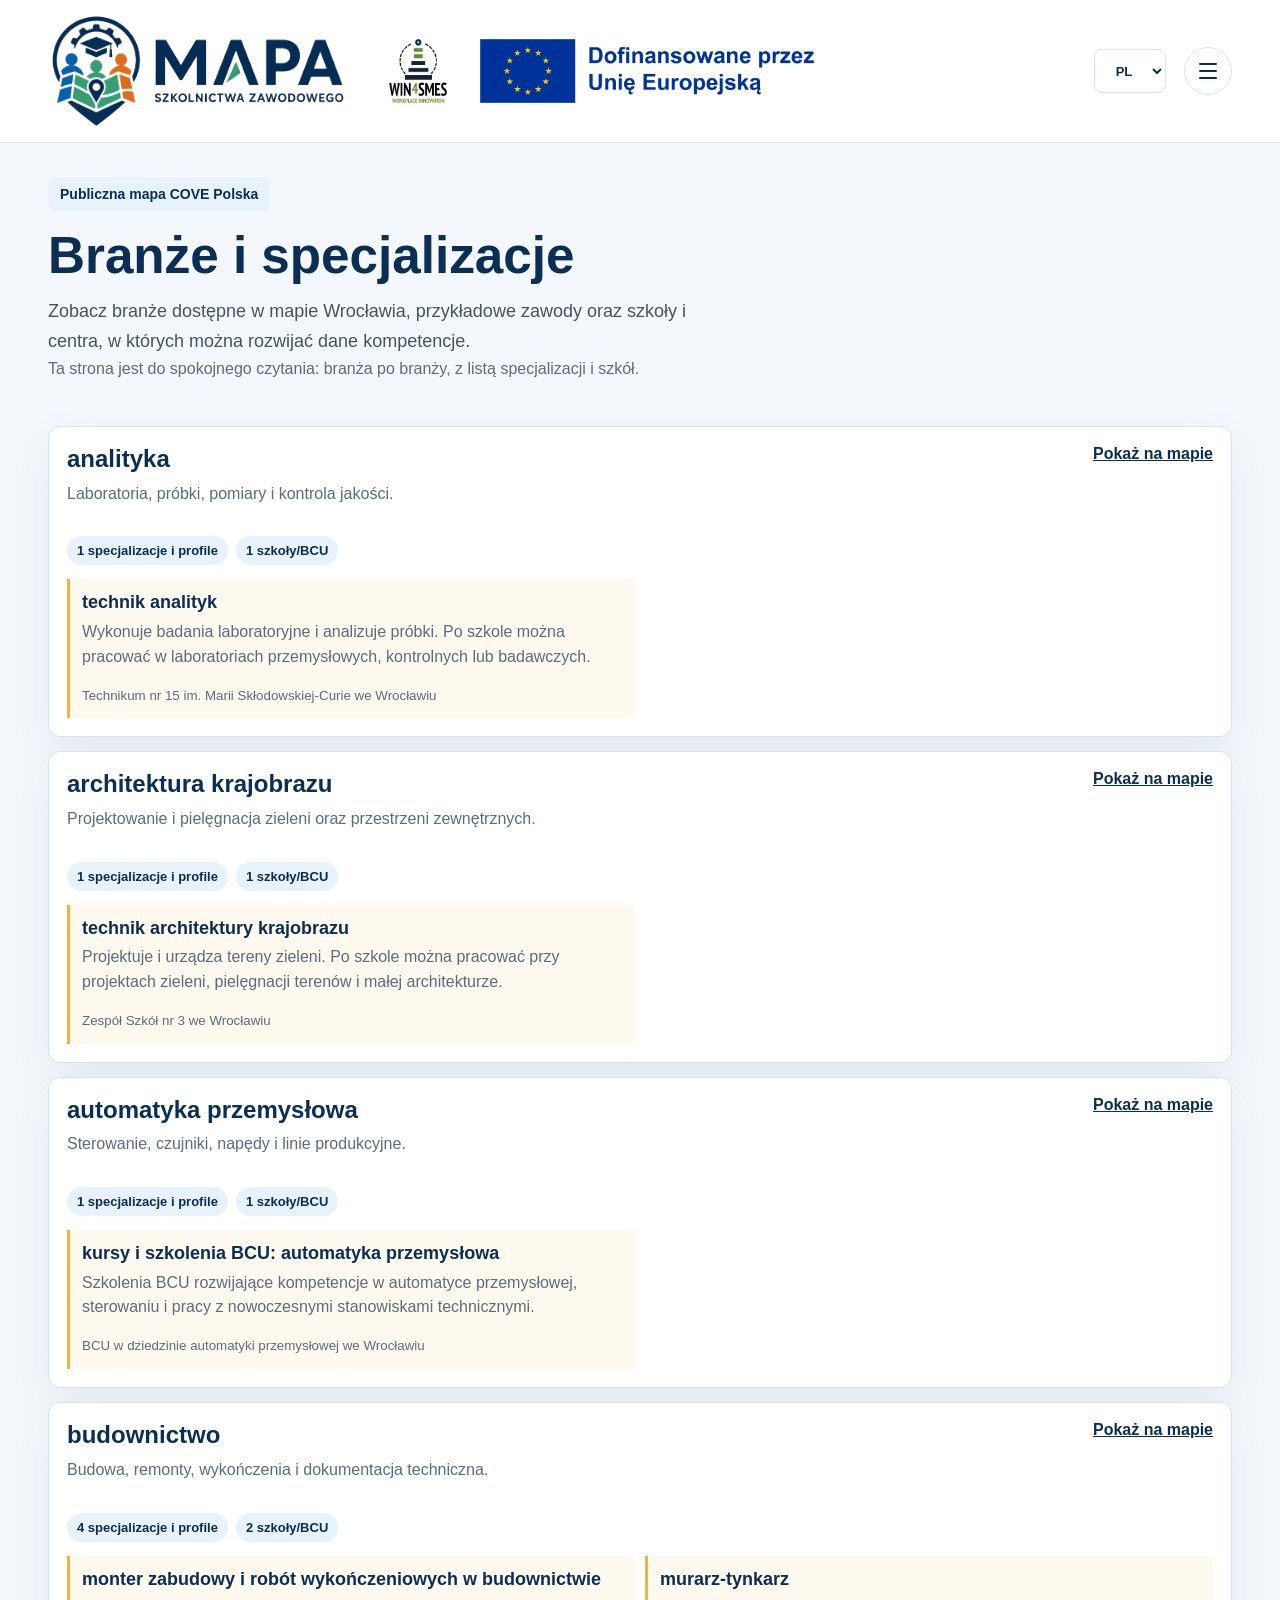
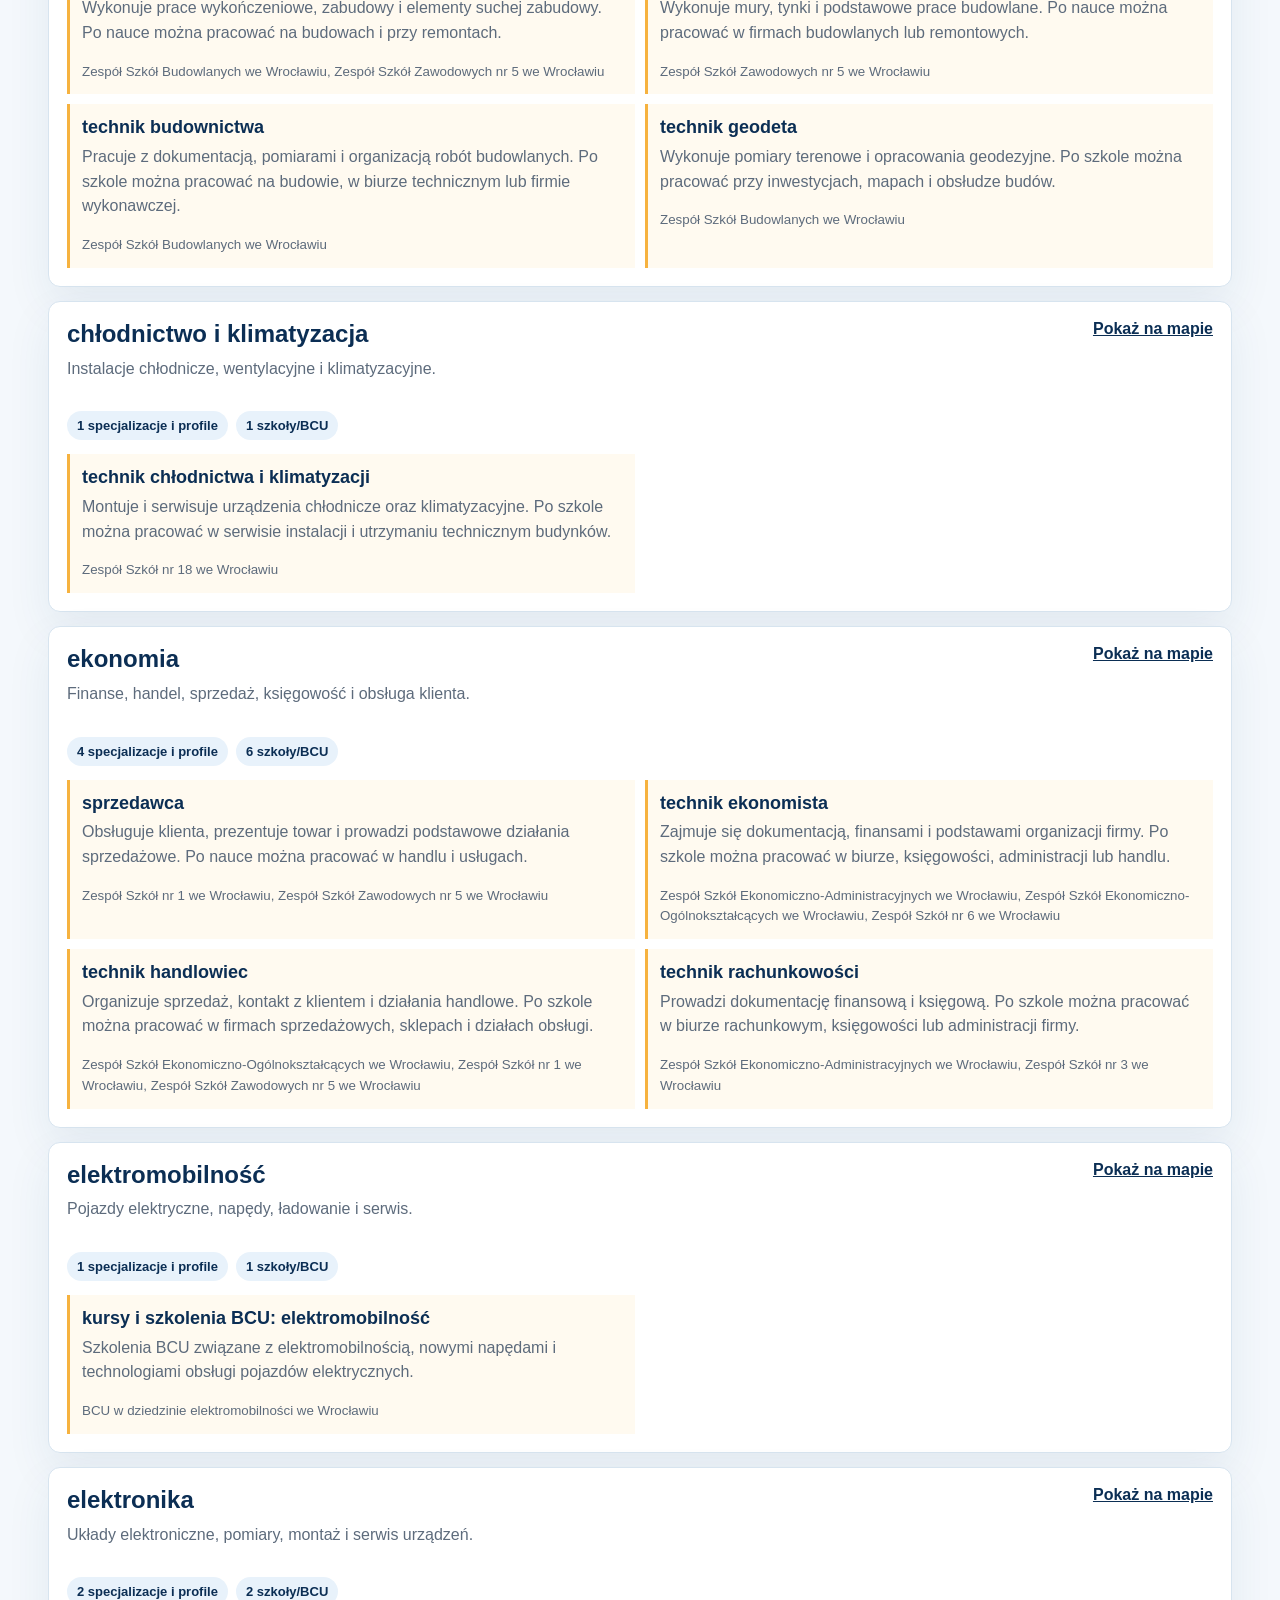
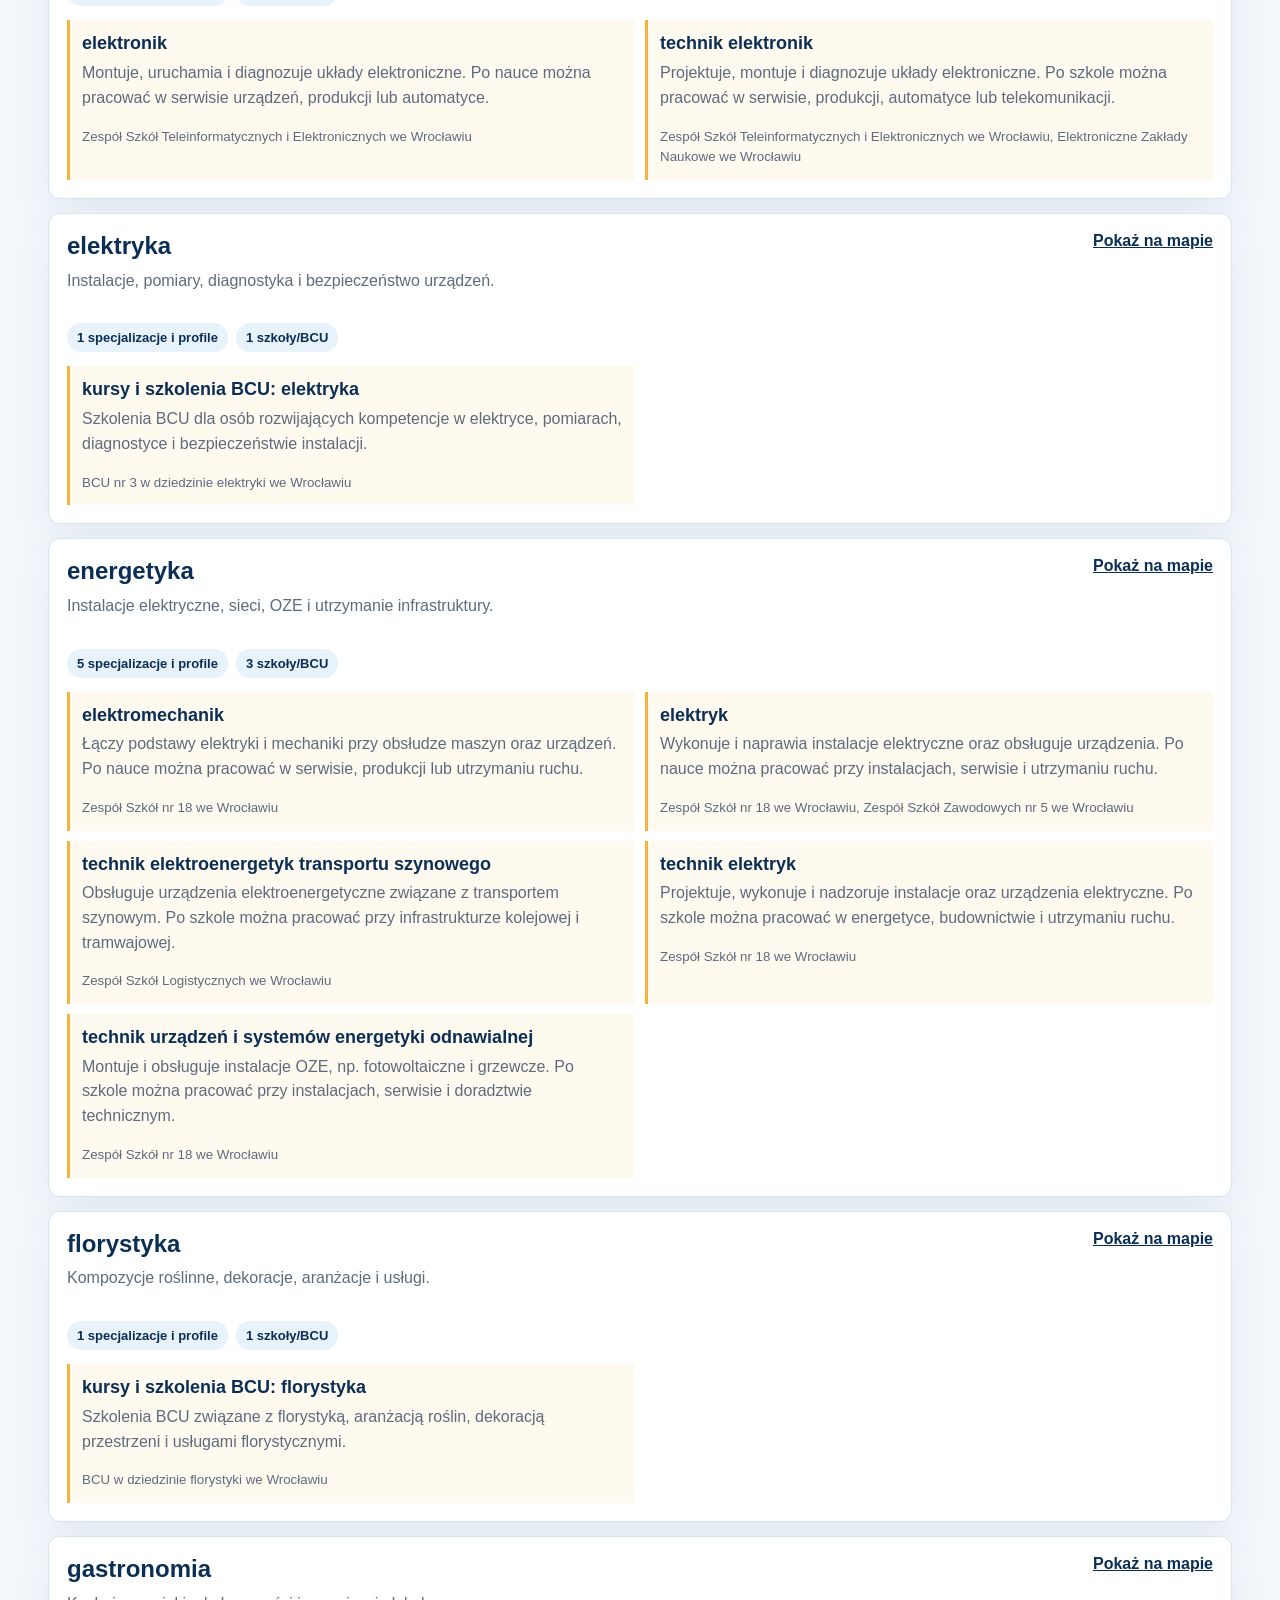
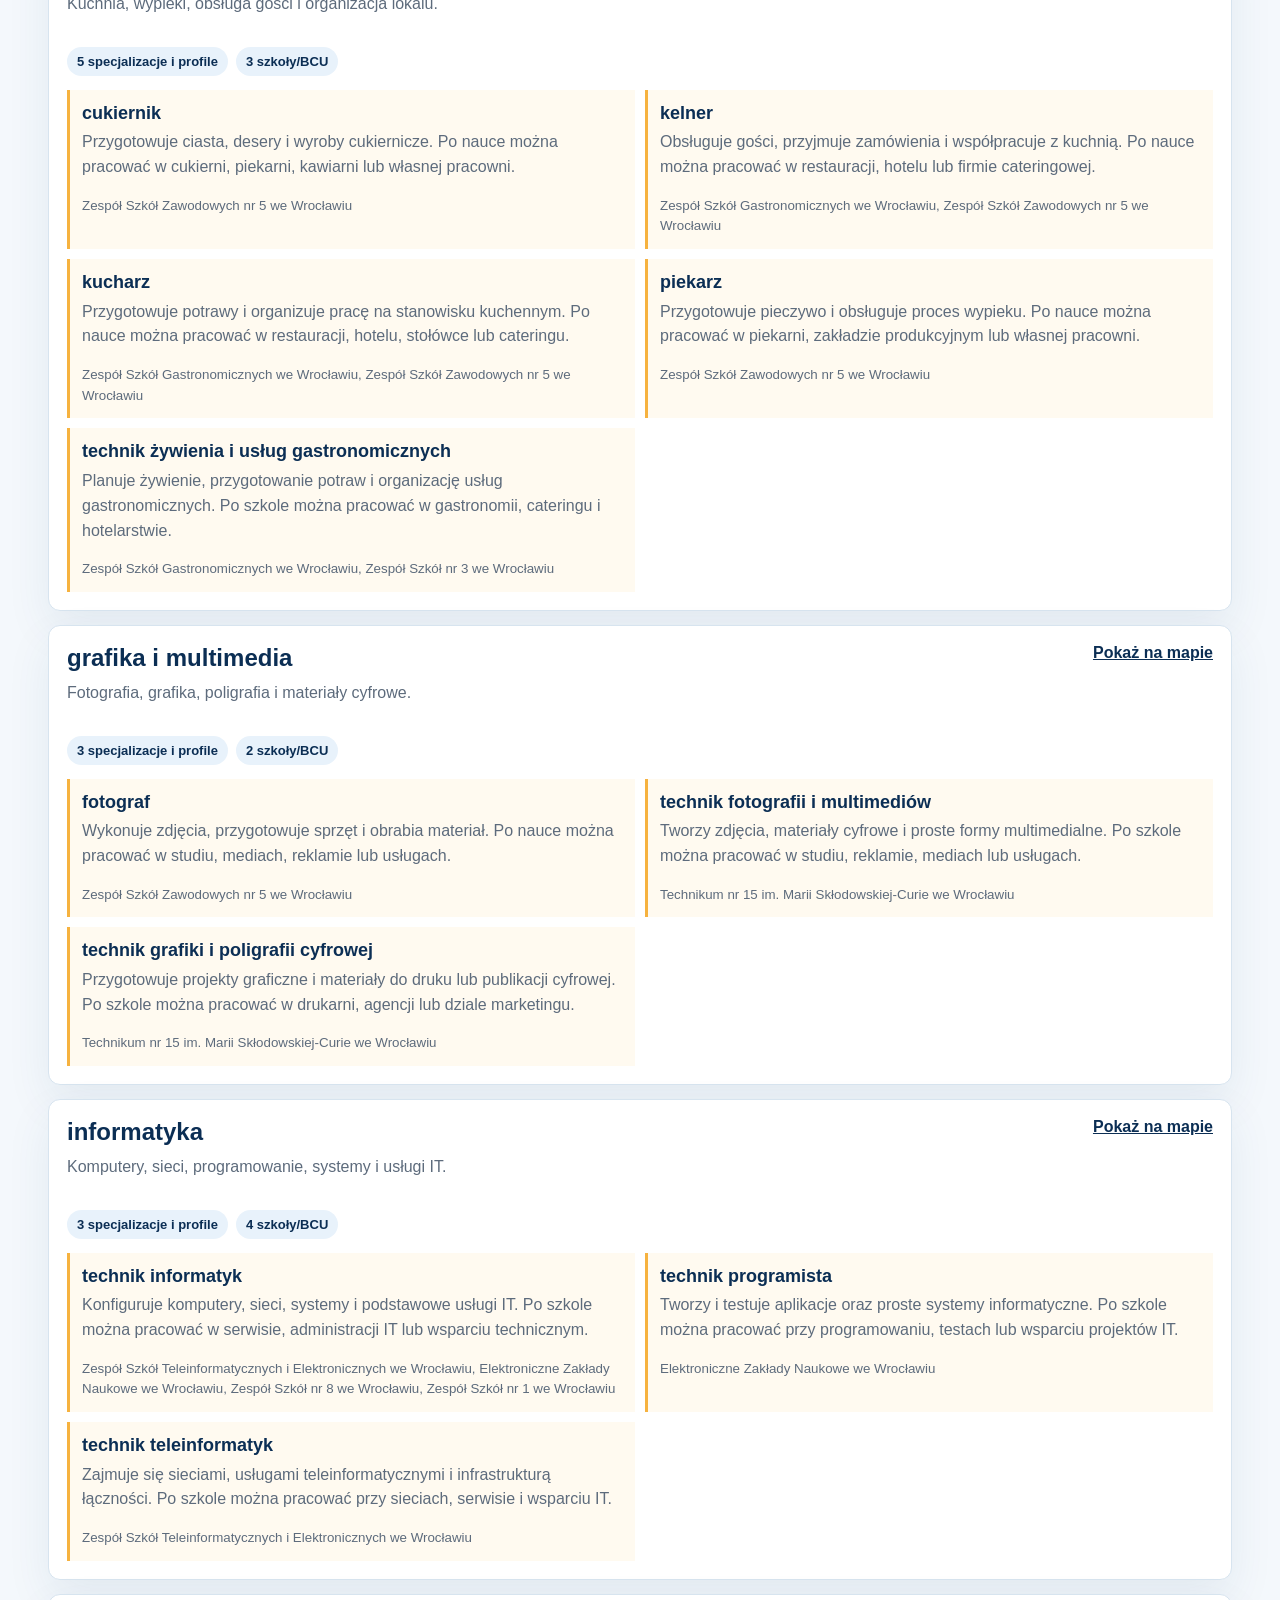
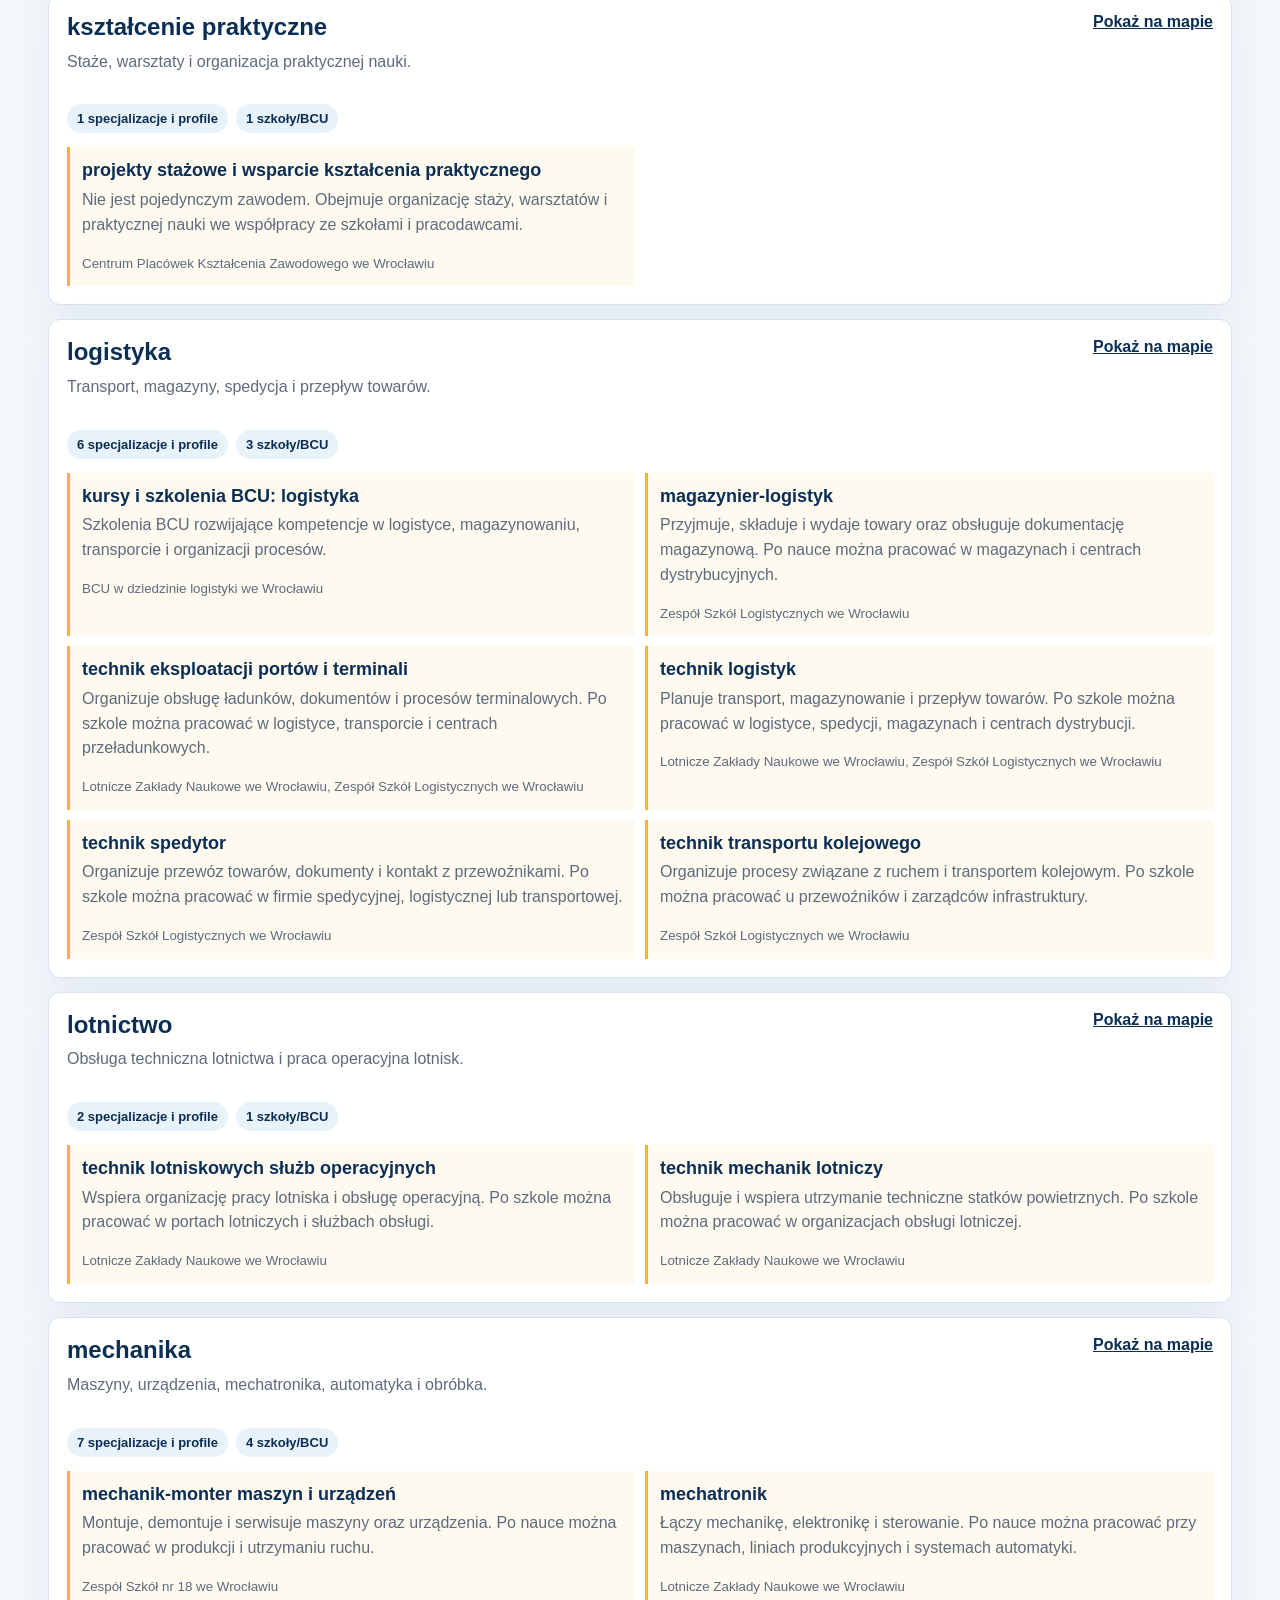
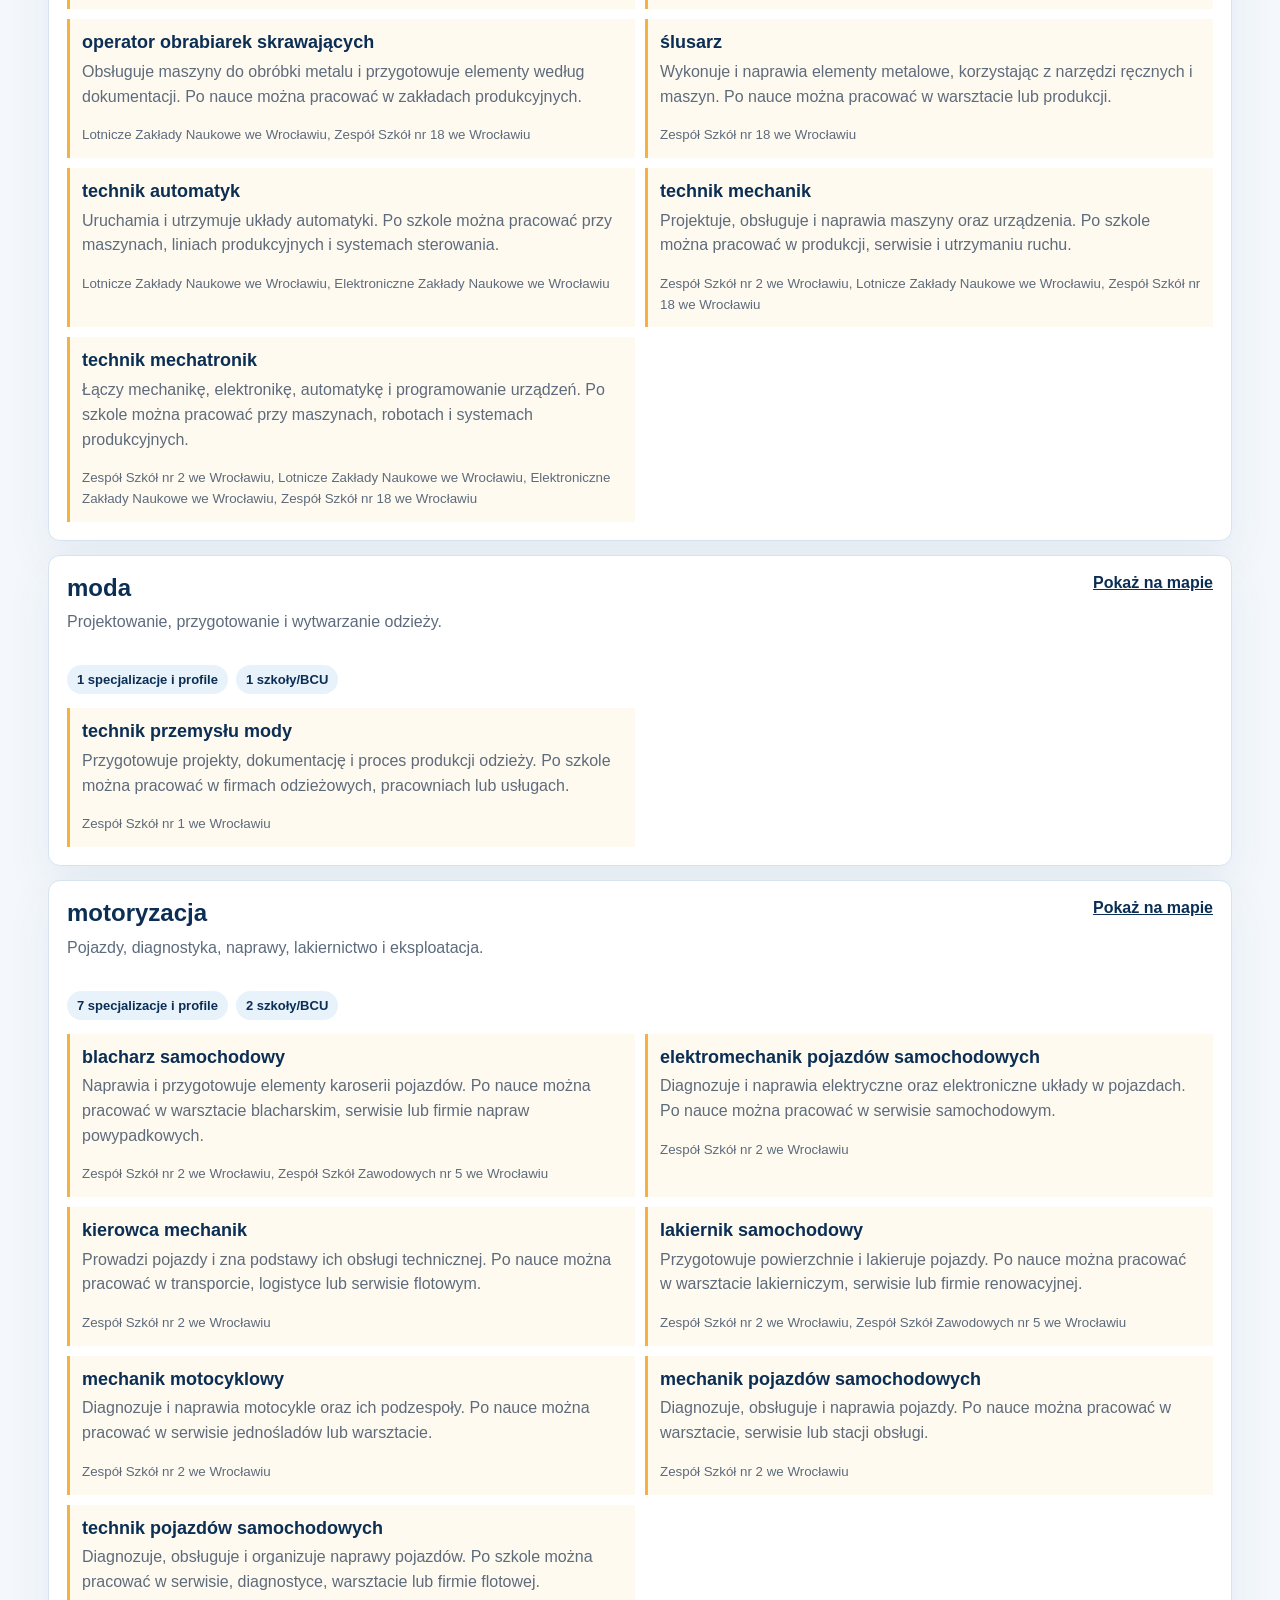
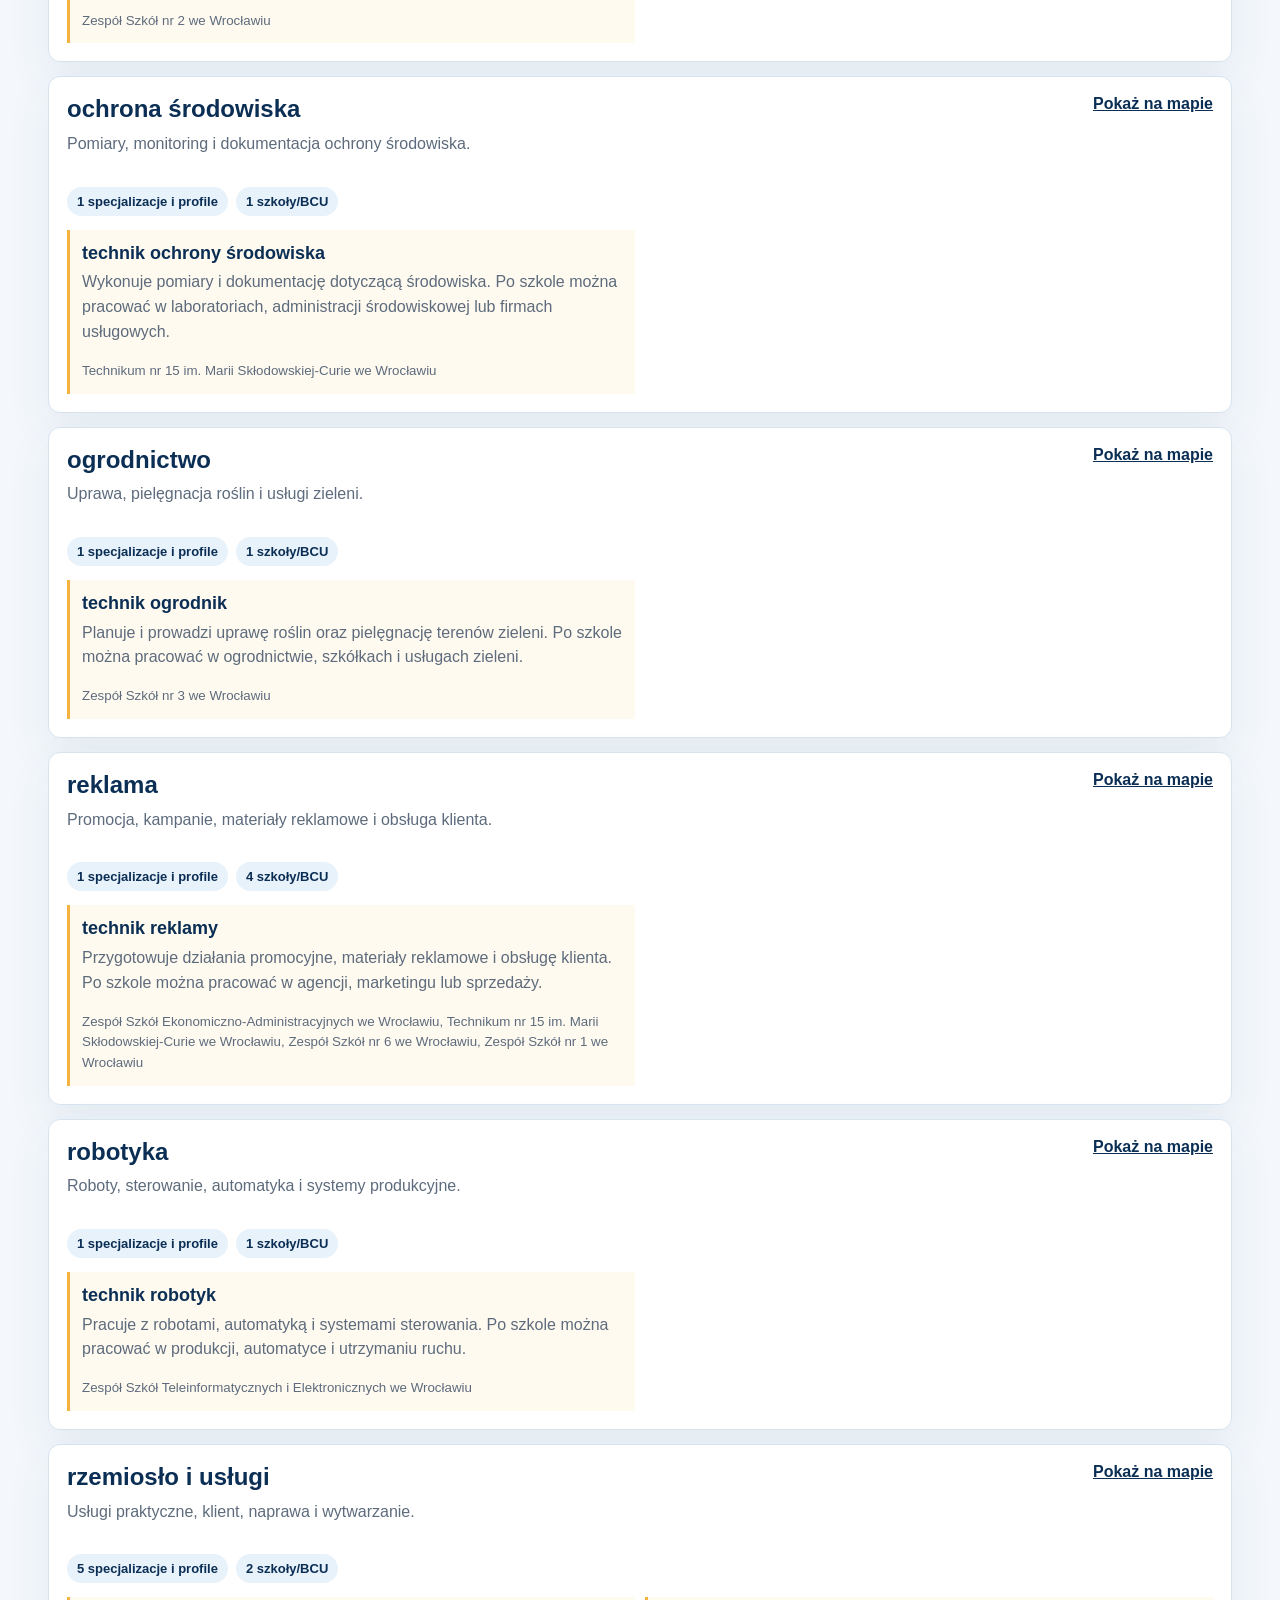
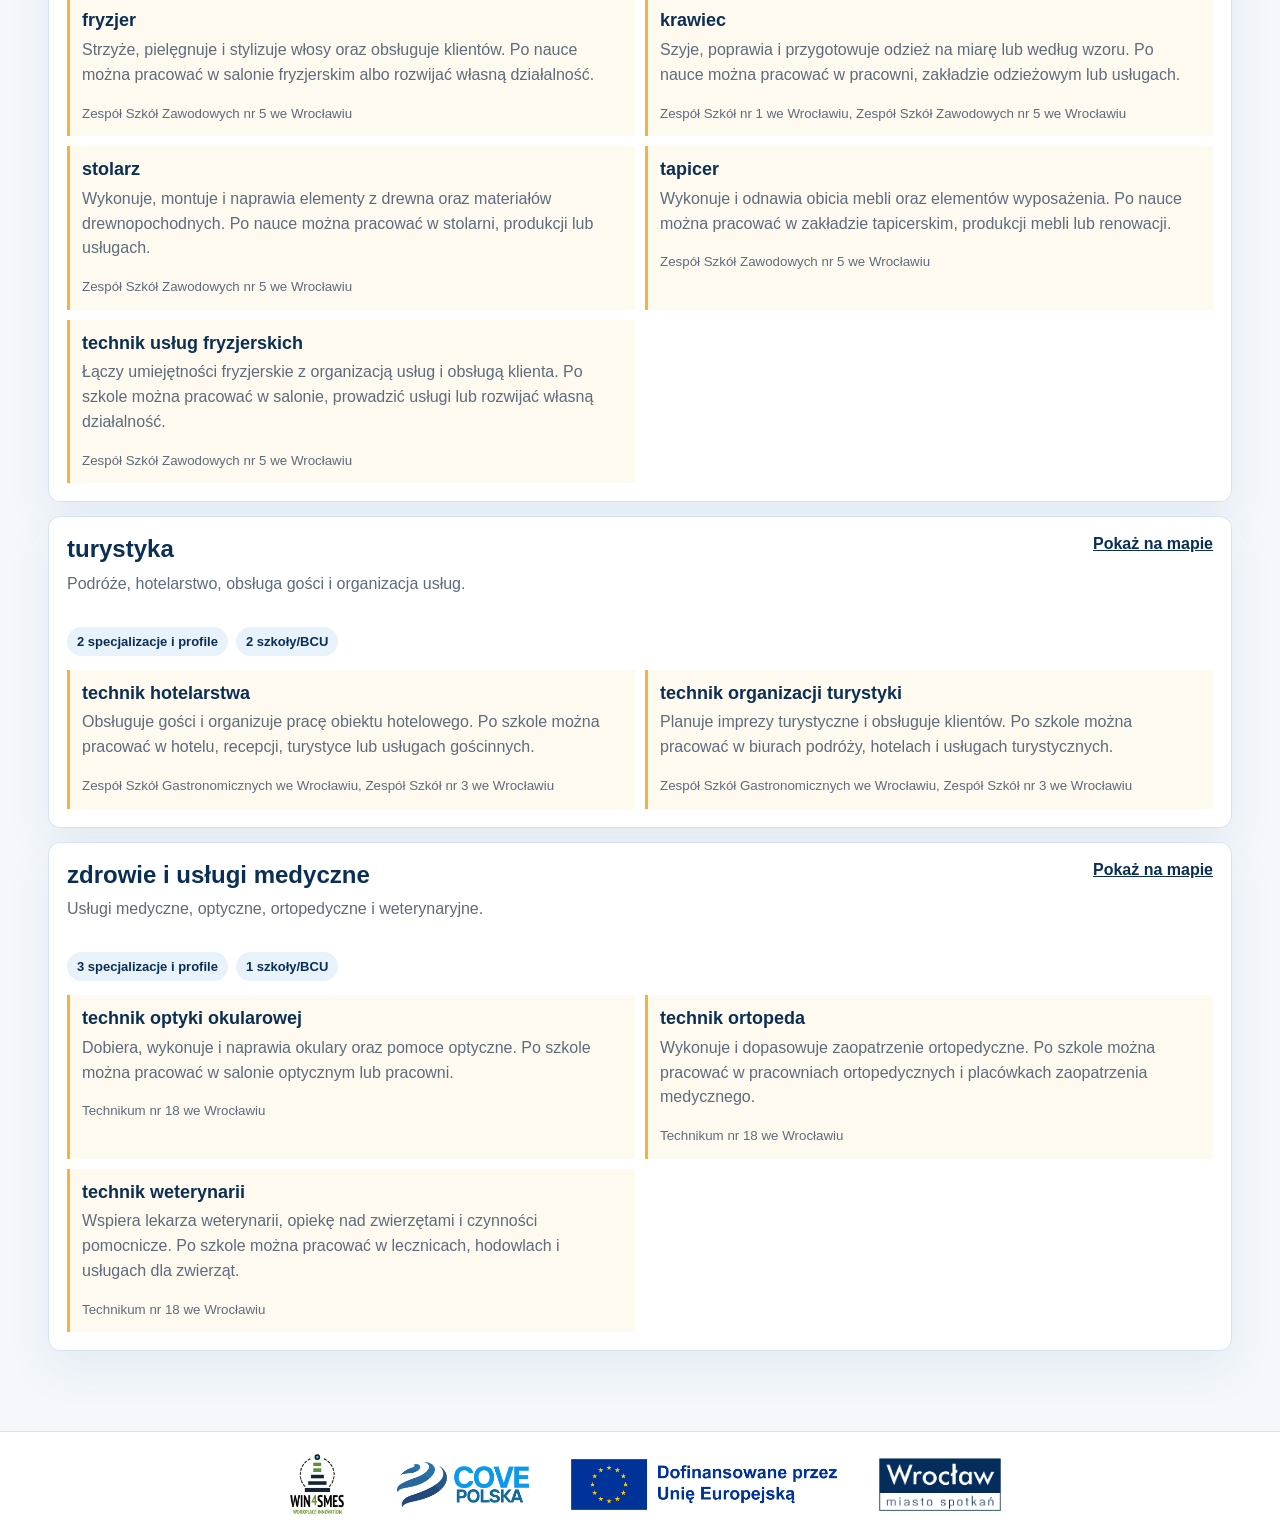
==== branze.html @ 19335ac6 "Add sector map content subpages" ====
<!doctype html>
<html lang="pl">
  <head>
    <meta charset="utf-8">
    <meta name="viewport" content="width=device-width, initial-scale=1">
    <title>Branże i specjalizacje - Mapa szkolnictwa sektorowego we Wrocławiu</title>
    <meta name="description" content="Przegląd branż, specjalizacji, zawodów i szkół w mapie sektorowej Wrocławia.">
    <link rel="icon" href="assets/map-logo.png">
    <link rel="stylesheet" href="styles.css">
  </head>
  <body data-page="branches">
    <header class="site-header">
      <div class="header-brand-row">
        <a class="brand" href="./" aria-label="Mapa szkolnictwa sektorowego we Wrocławiu">
          <img src="assets/map-logo.png" alt="Mapa szkolnictwa zawodowego" class="brand-logo">
        </a>
        <div class="header-logos" aria-label="Projekt i finansowanie">
          <a class="logo-slot small" href="https://win4smes.eu/" target="_blank" rel="noopener" aria-label="WIN4SMEs">
            <img src="assets/win4smes-tight.png" alt="WIN4SMEs">
          </a>
          <a class="logo-slot wide" href="https://ec.europa.eu/regional_policy/information-sources/logo-download-center_en" target="_blank" rel="noopener" aria-label="Dofinansowane przez Unię Europejską">
            <img src="assets/eu-cofunded-pl-tight.png" alt="Dofinansowane przez Unię Europejską">
          </a>
        </div>
      </div>
      <label class="language-label">
        <span>Język strony</span>
        <select id="languageSelect" name="lang" autocomplete="off" aria-label="Język strony">
          <option value="pl">PL</option>
          <option value="en">EN</option>
          <option value="uk">UA</option>
          <option value="ru">RU</option>
          <option value="be">BE</option>
        </select>
      </label>
      <details class="menu-dropdown">
        <summary aria-label="Otwórz menu"><span></span><span></span><span></span></summary>
        <nav class="top-actions" aria-label="Główne linki">
          <a href="./">Mapa</a>
          <a href="./branze.html">Branże</a>
          <a href="./sciezki.html">Ścieżki</a>
          <a href="./szkoly.html">Szkoły</a>
        </nav>
      </details>
    </header>

    <main class="info-page">
      <section class="info-hero">
        <p class="service-label">Publiczna mapa COVE Polska</p>
        <h1 id="page-title">Branże i specjalizacje</h1>
        <p class="lead" id="page-lead">Przegląd branż pokazuje, jakie profile i zawody są dostępne w szkołach oraz BCU we Wrocławiu.</p>
        <p id="page-intro">Kliknięcie w branżę na mapie służy szybkiemu podglądowi. Ta strona jest do spokojnego czytania: branża po branży, z listą specjalizacji i szkół.</p>
      </section>
      <section class="info-list" id="page-content" aria-live="polite"></section>
    </main>

    <footer class="site-footer">
      <div class="footer-logos" aria-label="Logotypy partnerów i finansowania">
        <a class="logo-slot footer-logo" href="https://win4smes.eu/" target="_blank" rel="noopener" aria-label="WIN4SMEs">
          <img src="assets/win4smes-tight.png" alt="WIN4SMEs">
        </a>
        <a class="logo-slot footer-logo" href="https://covepolska.pl/" target="_blank" rel="noopener" aria-label="COVE Polska">
          <img src="assets/cove-polska-tight.png" alt="COVE Polska">
        </a>
        <a class="logo-slot footer-logo" href="https://ec.europa.eu/regional_policy/information-sources/logo-download-center_en" target="_blank" rel="noopener" aria-label="Dofinansowane przez Unię Europejską">
          <img src="assets/eu-cofunded-pl-tight.png" alt="Dofinansowane przez Unię Europejską">
        </a>
        <a class="logo-slot footer-logo" href="https://www.wroclaw.pl/" target="_blank" rel="noopener" aria-label="Wrocław Miasto Spotkań">
          <img src="assets/wroclaw-miasto-spotkan-tight.png" alt="Wrocław Miasto Spotkań">
        </a>
      </div>
    </footer>

    <script src="pages.js" type="module"></script>
  </body>
</html>
---- styles.css ----
:root {
  color-scheme: light;
  --navy: #0b2e54;
  --navy-2: #164671;
  --sky: #e8f2fb;
  --sky-2: #f4f8fc;
  --line: #d7e4ef;
  --text: #1d2939;
  --muted: #5d6b7c;
  --amber: #f6b23f;
  --amber-soft: #fff1d7;
  --white: #ffffff;
  --shadow: 0 18px 45px rgba(28, 72, 112, 0.08);
}

* {
  box-sizing: border-box;
}

html {
  scroll-behavior: smooth;
}

body {
  margin: 0;
  background: var(--sky-2);
  color: var(--text);
  font-family: Arial, Helvetica, sans-serif;
}

a {
  color: inherit;
}

button,
input,
select {
  font: inherit;
}

button,
a,
input,
select {
  min-height: 44px;
}

:focus-visible {
  outline: 3px solid var(--amber);
  outline-offset: 3px;
}

.site-header {
  position: sticky;
  top: 0;
  z-index: 20;
  display: flex;
  align-items: center;
  justify-content: space-between;
  gap: 18px;
  padding: 12px clamp(16px, 5vw, 48px);
  border-bottom: 1px solid var(--line);
  background: rgba(255, 255, 255, 0.96);
  backdrop-filter: blur(12px);
}

.header-brand-row {
  display: flex;
  min-width: 0;
  flex: 1;
  align-items: center;
  gap: clamp(16px, 3vw, 30px);
}

.brand {
  display: block;
  flex: 0 1 300px;
  max-width: min(300px, 40vw);
}

.brand-logo {
  display: block;
  width: 100%;
  height: auto;
}

.header-logos {
  display: flex;
  min-width: 0;
  align-items: center;
  gap: clamp(10px, 1.8vw, 22px);
  white-space: nowrap;
}

.language-label {
  display: flex;
  flex: 0 0 auto;
  align-items: center;
  color: var(--navy);
}

.language-label span {
  position: absolute;
  width: 1px;
  height: 1px;
  overflow: hidden;
  clip: rect(0 0 0 0);
  white-space: nowrap;
}

.language-label select {
  width: 72px;
  height: 44px;
  border: 1px solid var(--line);
  border-radius: 8px;
  background: var(--white);
  padding: 0 8px;
  color: var(--navy);
  font-size: 13px;
  font-weight: 800;
  cursor: pointer;
  text-align: center;
  text-align-last: center;
}

.logo-slot {
  display: flex;
  min-height: 0;
  align-items: center;
  justify-content: center;
  border: 0;
  border-radius: 0;
  background: transparent;
  padding: 0;
  text-decoration: none;
}

.logo-slot:hover,
.logo-slot:focus-visible {
  outline: 3px solid rgba(246, 178, 63, 0.58);
  outline-offset: 5px;
}

.logo-slot img {
  width: 100%;
  height: auto;
  max-height: 52px;
  object-fit: contain;
}

.logo-slot.small {
  width: 64px;
}

.logo-slot.wide {
  width: 260px;
}

.menu-dropdown {
  position: relative;
  flex: 0 0 auto;
}

.menu-dropdown summary {
  display: flex;
  width: 48px;
  height: 48px;
  cursor: pointer;
  list-style: none;
  align-items: center;
  justify-content: center;
  flex-direction: column;
  gap: 5px;
  border: 1px solid var(--line);
  border-radius: 999px;
  background: var(--white);
}

.menu-dropdown summary::-webkit-details-marker {
  display: none;
}

.menu-dropdown summary span {
  display: block;
  width: 18px;
  height: 2px;
  border-radius: 999px;
  background: var(--navy);
}

.top-actions {
  position: absolute;
  top: calc(100% + 10px);
  right: 0;
  display: grid;
  min-width: 190px;
  gap: 4px;
  border: 1px solid var(--line);
  border-radius: 12px;
  background: var(--white);
  padding: 8px;
  box-shadow: var(--shadow);
}

.top-actions a {
  display: flex;
  align-items: center;
  justify-content: flex-start;
  border: 0;
  border-radius: 8px;
  padding: 9px 12px;
  background: transparent;
  color: var(--navy);
  font-size: 14px;
  font-weight: 700;
  text-decoration: none;
}

.top-actions a:hover,
.top-actions a:focus-visible {
  background: var(--sky);
  outline: none;
}

@media (min-width: 1200px) {
  .site-header .logo-slot img {
    max-height: 64px;
  }

  .site-header .logo-slot.small {
    width: 80px;
  }

  .site-header .logo-slot.wide {
    width: 334px;
  }
}

main {
  width: min(100%, 1440px);
  margin: 0 auto;
  padding: 0 clamp(16px, 4vw, 48px) 48px;
}

.hero {
  display: grid;
  grid-template-columns: minmax(0, 1.05fr) minmax(320px, 0.75fr);
  gap: 32px;
  align-items: stretch;
  padding: 48px 0 28px;
}

.service-label {
  display: inline-flex;
  margin: 0 0 18px;
  border-radius: 8px;
  background: var(--sky);
  padding: 9px 12px;
  color: var(--navy);
  font-size: 14px;
  font-weight: 700;
}

h1,
h2,
h3,
p {
  margin-top: 0;
}

h1 {
  max-width: 820px;
  margin-bottom: 18px;
  color: var(--navy);
  font-size: clamp(36px, 5.5vw, 68px);
  line-height: 1.02;
  letter-spacing: 0;
}

.lead {
  max-width: 680px;
  margin-bottom: 0;
  color: #445366;
  font-size: 18px;
  line-height: 1.65;
}

.hero-panel {
  display: grid;
  grid-template-columns: repeat(2, minmax(0, 1fr));
  gap: 12px;
}

.stat {
  min-height: 104px;
  border: 1px solid var(--line);
  border-radius: 10px;
  background: var(--white);
  padding: 18px;
  box-shadow: var(--shadow);
}

.stat strong {
  display: block;
  color: var(--navy);
  font-size: 38px;
  line-height: 1;
}

.stat span {
  display: block;
  margin-top: 10px;
  color: var(--muted);
  font-size: 15px;
}

.explorer-shell,
.path-guide,
.map-panel,
.results-panel,
.school-section,
.sources-section {
  border: 1px solid var(--line);
  border-radius: 12px;
  background: var(--white);
  box-shadow: var(--shadow);
}

.explorer-shell,
.path-guide,
.school-section,
.sources-section {
  margin-top: 18px;
  padding: 22px;
}

.path-guide {
  display: grid;
  gap: 14px;
}

.path-guide-intro {
  display: grid;
  grid-template-columns: minmax(0, 1fr) auto;
  gap: 18px;
  align-items: center;
}

.path-guide-intro h2 {
  margin-bottom: 6px;
  color: var(--navy);
  font-size: 24px;
  line-height: 1.2;
}

.path-guide-intro p,
.dual-note p,
.path-disclaimer {
  margin-bottom: 0;
  color: var(--muted);
  font-size: 14px;
  line-height: 1.55;
}

.path-cta {
  display: inline-flex;
  align-items: center;
  justify-content: center;
  border: 1px solid var(--amber);
  border-radius: 8px;
  background: var(--amber);
  padding: 10px 14px;
  color: var(--navy);
  font-size: 14px;
  font-weight: 800;
  text-decoration: none;
  white-space: nowrap;
}

.dual-note {
  display: grid;
  gap: 5px;
  border-left: 4px solid var(--amber);
  border-radius: 10px;
  background: #fffaf0;
  padding: 12px 14px;
}

.dual-note strong {
  color: var(--navy);
  font-size: 15px;
  line-height: 1.35;
}

.pathway-grid {
  display: grid;
  grid-template-columns: repeat(5, minmax(0, 1fr));
  gap: 10px;
}

.pathway-card {
  display: grid;
  gap: 8px;
  align-content: start;
  border: 1px solid var(--line);
  border-radius: 10px;
  background: #f8fbff;
  padding: 14px;
}

.pathway-card.highlight {
  border-color: #f1c36d;
  background: #fff7e8;
}

.pathway-card span {
  justify-self: start;
  border-radius: 999px;
  background: var(--white);
  padding: 5px 8px;
  color: var(--navy);
  font-size: 12px;
  font-weight: 800;
}

.pathway-card h3 {
  margin: 0;
  color: var(--navy);
  font-size: 16px;
  line-height: 1.25;
}

.pathway-card p {
  margin: 0;
  color: var(--muted);
  font-size: 13px;
  line-height: 1.45;
}

.pathway-card a,
.path-disclaimer a {
  color: var(--navy);
  font-weight: 800;
}

.compact-hero {
  grid-template-columns: minmax(0, 1.2fr) minmax(380px, 0.8fr);
  padding: 26px 0 14px;
}

.compact-hero h1 {
  max-width: 760px;
  font-size: clamp(32px, 3.8vw, 50px);
}

.compact-hero .lead {
  max-width: 620px;
}

.explorer-shell {
  position: relative;
  display: flex;
  flex-direction: column;
}

.explorer-heading {
  flex-direction: row;
  align-items: flex-end;
  justify-content: space-between;
}

.explorer-grid {
  display: grid;
  grid-template-columns: 330px minmax(0, 1fr);
  gap: 14px;
  height: clamp(560px, calc(100dvh - 190px), 720px);
  min-height: 610px;
}

.explorer-grid > * {
  min-width: 0;
  min-height: 0;
}

.branch-browser,
.profile-browser,
.results-panel {
  height: 100%;
  min-height: 0;
  overflow: hidden;
  border: 1px solid var(--line);
  border-radius: 12px;
  background: #f8fbff;
}

.branch-browser,
.profile-browser {
  display: grid;
  grid-template-rows: auto minmax(0, 1fr);
}

.panel-title {
  display: flex;
  align-items: center;
  justify-content: space-between;
  gap: 12px;
  border-bottom: 1px solid var(--line);
  background: var(--white);
  padding: 14px 16px;
}

.panel-title h3 {
  margin: 0;
  color: var(--navy);
  font-size: 16px;
  line-height: 1.2;
}

.panel-title span {
  border-radius: 999px;
  background: var(--sky);
  padding: 5px 9px;
  color: var(--navy);
  font-size: 12px;
  font-weight: 800;
  white-space: nowrap;
}

.quick-strip {
  display: grid;
  grid-template-columns: auto minmax(0, 1fr);
  gap: 12px;
  align-items: center;
  margin: 14px 0;
  border: 1px solid var(--line);
  border-radius: 10px;
  background: #fbfdff;
  padding: 10px 12px;
}

.quick-strip h3 {
  margin: 0;
  color: var(--navy);
  font-size: 14px;
}

.branch-accordion {
  display: grid;
  align-content: start;
  gap: 8px;
  min-height: 0;
  overflow: auto;
  padding: 10px;
}

.branch-item {
  overflow: hidden;
  min-height: 78px;
  border: 1px solid var(--line);
  border-radius: 10px;
  background: var(--white);
  transition: border-color 180ms ease, box-shadow 180ms ease, background 180ms ease;
}

.branch-item.is-open {
  border-color: var(--navy);
  background: var(--sky);
  box-shadow: 0 10px 24px rgba(11, 46, 84, 0.08);
}

.branch-toggle {
  display: grid;
  width: 100%;
  grid-template-columns: minmax(0, 1fr) auto;
  gap: 10px;
  align-items: center;
  border: 0;
  background: transparent;
  padding: 12px;
  color: var(--navy);
  text-align: left;
  cursor: pointer;
}

.branch-toggle:active {
  transform: translateY(1px);
}

.branch-copy {
  display: grid;
  min-width: 0;
}

.branch-copy strong {
  font-size: 14px;
  line-height: 1.2;
}

.branch-copy span {
  color: var(--muted);
  font-size: 12px;
  line-height: 1.35;
}

.branch-metrics {
  display: flex;
  flex-wrap: wrap;
  grid-column: 1 / -1;
  justify-content: flex-start;
  gap: 6px;
}

.branch-metrics span {
  border-radius: 999px;
  background: var(--white);
  padding: 5px 8px;
  color: var(--navy);
  font-size: 12px;
  font-weight: 800;
  white-space: nowrap;
}

.branch-metrics span:last-child {
  background: var(--amber-soft);
  color: #744704;
}

.branch-chevron {
  width: 9px;
  height: 9px;
  border-right: 2px solid var(--navy);
  border-bottom: 2px solid var(--navy);
  margin-top: 3px;
  transform: rotate(-45deg);
  transition: transform 220ms ease;
}

.branch-item.is-open .branch-chevron {
  transform: rotate(45deg);
}

.branch-detail {
  min-height: 0;
  overflow: auto;
  padding: 16px;
}

.profile-list {
  display: grid;
  grid-template-columns: repeat(2, minmax(0, 1fr));
  gap: 10px;
}

.profile-card {
  display: grid;
  gap: 12px;
  align-content: start;
  border: 1px solid var(--line);
  border-radius: 10px;
  background: var(--white);
  padding: 14px;
}

.profile-card-main {
  display: grid;
  gap: 7px;
}

.profile-types {
  display: flex;
  flex-wrap: wrap;
  gap: 6px;
}

.profile-card h3 {
  margin: 0;
  color: var(--navy);
  font-size: 16px;
  line-height: 1.25;
}

.profile-card p {
  margin: 0;
  color: var(--muted);
  font-size: 13px;
  line-height: 1.45;
}

.profile-offers {
  display: grid;
  gap: 7px;
}

.offer-row {
  display: grid;
  gap: 2px;
  border-left: 3px solid var(--amber);
  background: #fffaf0;
  padding: 8px 10px;
}

.offer-row span {
  color: var(--navy);
  font-size: 13px;
  font-weight: 800;
  line-height: 1.35;
}

.offer-row small {
  color: #6a5a44;
  font-size: 12px;
  line-height: 1.35;
}

.branch-detail-header {
  display: grid;
  grid-template-columns: minmax(0, 1fr) auto;
  gap: 12px;
  align-items: start;
  margin-bottom: 14px;
}

.branch-detail-header h3 {
  margin-bottom: 6px;
  color: var(--navy);
  font-size: 24px;
  line-height: 1.15;
}

.branch-detail-header p {
  max-width: 680px;
  margin-bottom: 0;
  color: var(--muted);
  font-size: 14px;
  line-height: 1.5;
}

.branch-summary {
  display: flex;
  flex-wrap: wrap;
  justify-content: flex-end;
  gap: 7px;
}

.section-heading {
  display: flex;
  flex-direction: column;
  gap: 6px;
  margin-bottom: 18px;
}

.section-heading.compact {
  margin-bottom: 14px;
}

.section-heading h2,
.results-header h2 {
  margin-bottom: 0;
  color: var(--navy);
  font-size: 24px;
  line-height: 1.2;
}

.section-heading p,
.results-header p {
  margin-bottom: 0;
  color: var(--muted);
  font-size: 15px;
  line-height: 1.55;
}

.filters {
  display: grid;
  grid-template-columns: minmax(260px, 1.4fr) repeat(3, minmax(160px, 1fr)) auto;
  gap: 12px;
  align-items: end;
}

.filters label {
  display: grid;
  min-width: 0;
  gap: 7px;
  color: var(--navy);
  font-size: 14px;
  font-weight: 700;
}

.filters input,
.filters select {
  width: 100%;
  min-width: 0;
  border: 1px solid #b7cadc;
  border-radius: 8px;
  background: var(--white);
  padding: 10px 12px;
  color: var(--text);
}

.filter-actions {
  display: flex;
  gap: 8px;
}

.primary-button,
.secondary-button {
  border-radius: 8px;
  padding: 10px 16px;
  font-weight: 800;
  cursor: pointer;
}

.primary-button {
  border: 1px solid var(--amber);
  background: var(--amber);
  color: var(--navy);
}

.secondary-button {
  border: 1px solid #b7cadc;
  background: var(--white);
  color: var(--navy);
}

.primary-button:active,
.secondary-button:active,
.top-actions a:active,
.chips button:active,
.profile-card button:active {
  transform: translateY(1px);
}

.chips {
  display: flex;
  flex-wrap: wrap;
  gap: 8px;
}

.chips button {
  border: 1px solid var(--line);
  border-radius: 999px;
  background: #f8fbff;
  padding: 8px 12px;
  color: var(--navy);
  font-size: 14px;
  font-weight: 800;
  cursor: pointer;
}

.chips span {
  margin-left: 6px;
  color: var(--muted);
  font-weight: 700;
}

.map-panel,
.school-section,
.sources-section {
  padding: 22px;
}

.area-list {
  display: grid;
  gap: 10px;
}

.area-button {
  display: flex;
  width: 100%;
  align-items: center;
  justify-content: space-between;
  gap: 12px;
  border: 1px solid var(--line);
  border-radius: 10px;
  background: #f8fbff;
  padding: 12px;
  color: var(--navy);
  font-weight: 800;
  text-align: left;
  cursor: pointer;
}

.area-button small {
  color: var(--muted);
  font-weight: 700;
}

.results-panel {
  display: grid;
  grid-template-rows: auto auto minmax(0, 1fr);
  box-shadow: none;
  padding: 0;
}

.results-header {
  display: flex;
  align-items: flex-end;
  justify-content: space-between;
  gap: 18px;
  border-bottom: 1px solid var(--line);
  background: var(--white);
  margin-bottom: 0;
  padding: 14px 16px;
}

.cards,
.school-grid,
.source-grid {
  display: grid;
  gap: 14px;
}

.cards {
  grid-template-columns: 1fr;
  min-height: 0;
  overflow: auto;
  padding: 12px;
}

.program-card,
.school-card,
.source-card {
  border: 1px solid var(--line);
  border-radius: 12px;
  background: #f8fbff;
  padding: 18px;
}

.program-meta,
.school-meta {
  display: flex;
  flex-wrap: wrap;
  gap: 7px;
  margin-bottom: 12px;
}

.tag {
  display: inline-flex;
  align-items: center;
  border-radius: 7px;
  background: var(--white);
  padding: 5px 8px;
  color: var(--navy);
  font-size: 12px;
  font-weight: 800;
}

.tag.amber {
  background: var(--amber-soft);
  color: #744704;
}

.program-card h3,
.school-card h3,
.source-card h3 {
  margin-bottom: 8px;
  color: var(--navy);
  font-size: 19px;
  line-height: 1.25;
}

.program-card p,
.school-card p,
.source-card p {
  margin-bottom: 8px;
  color: var(--muted);
  font-size: 15px;
  line-height: 1.55;
}

.program-card a,
.school-card a,
.source-card a {
  color: var(--navy);
  font-weight: 800;
}

.school-grid {
  grid-template-columns: repeat(3, minmax(0, 1fr));
}

.source-grid {
  grid-template-columns: repeat(2, minmax(0, 1fr));
}

.empty-state {
  border: 1px dashed #b7cadc;
  border-radius: 12px;
  background: #f8fbff;
  padding: 28px;
  text-align: center;
}

.panel-empty,
.muted {
  color: var(--muted);
  font-size: 14px;
  line-height: 1.5;
}

.panel-empty {
  padding: 16px;
}

.support-drawers {
  display: grid;
  gap: 10px;
  margin-top: 14px;
}

.data-drawer {
  border: 1px solid var(--line);
  border-radius: 12px;
  background: #f8fbff;
}

.data-drawer summary {
  display: flex;
  min-height: 52px;
  align-items: center;
  justify-content: space-between;
  gap: 14px;
  padding: 12px 16px;
  color: var(--navy);
  font-weight: 800;
  cursor: pointer;
}

.data-drawer summary small {
  color: var(--muted);
  font-size: 12px;
  font-weight: 700;
}

.drawer-grid {
  display: grid;
  grid-template-columns: 320px minmax(0, 1fr);
  gap: 14px;
  border-top: 1px solid var(--line);
  padding: 14px;
}

.data-drawer .sources-section {
  border-top: 1px solid var(--line);
  padding: 14px;
}

.data-drawer .map-panel,
.data-drawer .school-section,
.data-drawer .sources-section {
  border: 0;
  border-radius: 0;
  background: transparent;
  box-shadow: none;
}

.site-footer {
  border-top: 1px solid var(--line);
  background: var(--white);
  padding: 22px clamp(10px, 4vw, 48px);
}

.info-page {
  display: grid;
  gap: 18px;
}

.info-hero {
  padding: 34px 0 10px;
}

.info-hero h1 {
  max-width: 900px;
  margin-bottom: 14px;
  color: var(--navy);
  font-size: clamp(32px, 4vw, 54px);
  line-height: 1.05;
}

.info-hero > p:not(.service-label):not(.lead) {
  max-width: 850px;
  color: var(--muted);
  font-size: 16px;
  line-height: 1.6;
}

.info-list {
  display: grid;
  gap: 14px;
  padding-bottom: 32px;
}

.info-card {
  border: 1px solid var(--line);
  border-radius: 12px;
  background: var(--white);
  padding: 18px;
  box-shadow: var(--shadow);
}

.info-card-heading,
.school-card-top {
  display: flex;
  align-items: flex-start;
  justify-content: space-between;
  gap: 14px;
}

.info-card h2,
.school-area-section h2 {
  margin-bottom: 8px;
  color: var(--navy);
  font-size: 24px;
  line-height: 1.2;
}

.info-card h3 {
  margin-bottom: 6px;
  color: var(--navy);
  font-size: 18px;
  line-height: 1.25;
}

.info-card p,
.info-card dd,
.info-card small,
.source-note p {
  color: var(--muted);
  line-height: 1.55;
}

.info-card a,
.source-note a,
.text-link {
  color: var(--navy);
  font-weight: 800;
}

.info-metrics,
.source-links {
  display: flex;
  flex-wrap: wrap;
  gap: 8px;
  margin: 14px 0;
}

.info-metrics span,
.source-links a {
  border-radius: 999px;
  background: var(--sky);
  padding: 7px 10px;
  color: var(--navy);
  font-size: 13px;
  font-weight: 800;
  text-decoration: none;
}

.specialisation-list {
  display: grid;
  grid-template-columns: repeat(2, minmax(0, 1fr));
  gap: 10px;
}

.specialisation-list section {
  border-left: 3px solid var(--amber);
  background: #fffaf0;
  padding: 12px;
}

.pathway-detail-grid,
.school-directory {
  display: grid;
  grid-template-columns: repeat(2, minmax(0, 1fr));
  gap: 14px;
}

.pathway-detail-card {
  display: grid;
  gap: 12px;
  align-content: start;
}

.pathway-detail-card dl,
.school-directory-card dl {
  display: grid;
  gap: 6px;
  margin: 0;
}

.pathway-detail-card dt,
.school-directory-card dt {
  color: var(--navy);
  font-weight: 800;
}

.pathway-detail-card dd,
.school-directory-card dd {
  margin: 0 0 8px;
}

.source-note,
.school-area-section {
  border: 1px solid var(--line);
  border-radius: 12px;
  background: var(--white);
  padding: 18px;
}

.school-area-section {
  display: grid;
  gap: 12px;
}

.school-directory-card {
  display: grid;
  gap: 10px;
}

.footer-logos {
  display: flex;
  flex-wrap: nowrap;
  justify-content: center;
  align-items: center;
  gap: clamp(14px, 4vw, 42px);
  width: min(100%, 1440px);
  margin: 0 auto;
}

.footer-logos .footer-logo {
  flex: 0 1 auto;
}

.footer-logos img {
  width: 100%;
  height: auto;
  max-height: 60px;
  object-fit: contain;
}

.footer-logos .footer-logo:nth-child(1) {
  width: 76px;
}

.footer-logos .footer-logo:nth-child(2) {
  width: 132px;
}

.footer-logos .footer-logo:nth-child(3) {
  width: 266px;
}

.footer-logos .footer-logo:nth-child(4) {
  width: 122px;
}

@media (max-width: 1100px) {
  .site-header {
    align-items: center;
    flex-direction: row;
    gap: 12px;
  }

  .header-brand-row {
    width: auto;
  }

  .header-logos {
    margin-left: 0;
  }

  .hero,
  .compact-hero,
  .explorer-grid,
  .drawer-grid {
    grid-template-columns: 1fr;
  }

  .pathway-grid {
    grid-template-columns: repeat(2, minmax(0, 1fr));
  }

  .explorer-grid {
    max-height: none;
  }

  .branch-accordion {
    display: flex;
    overflow-x: auto;
    overflow-y: hidden;
  }

  .branch-item {
    flex: 0 0 min(260px, 78vw);
  }

  .branch-browser {
    min-height: auto;
  }

  .branch-detail,
  .cards {
    max-height: 560px;
  }

  .filters {
    grid-template-columns: repeat(2, minmax(0, 1fr));
  }

  .filter-actions {
    grid-column: 1 / -1;
  }

  .school-grid {
    grid-template-columns: repeat(2, minmax(0, 1fr));
  }

  .specialisation-list,
  .pathway-detail-grid,
  .school-directory {
    grid-template-columns: 1fr;
  }
}

@media (max-width: 720px) {
  .site-header {
    min-height: 62px;
    padding: 8px 10px;
    gap: 8px;
  }

  .header-brand-row {
    flex-wrap: nowrap;
    gap: 10px;
  }

  .brand {
    flex: 0 1 auto;
    flex-basis: auto;
    max-width: clamp(116px, 35vw, 162px);
  }

  .header-logos {
    flex: 1 1 auto;
    width: auto;
    margin-left: 0;
    gap: clamp(7px, 2vw, 10px);
  }

  .logo-slot img {
    max-height: 25px;
  }

  .logo-slot.small {
    width: clamp(30px, 8vw, 42px);
  }

  .logo-slot.wide {
    width: clamp(92px, 27vw, 132px);
  }

  .language-label select {
    width: 58px;
    padding: 0 4px;
    font-size: 12px;
  }

  .menu-dropdown summary {
    width: 44px;
    height: 44px;
  }

  .top-actions {
    right: -2px;
    width: auto;
  }

  main {
    padding-inline: 14px;
  }

  .hero {
    padding-top: 24px;
  }

  h1 {
    font-size: 28px;
    line-height: 1.08;
  }

  .lead {
    font-size: 16px;
    line-height: 1.55;
  }

  .hero-panel,
  .cards,
  .profile-list,
  .school-grid,
  .source-grid {
    grid-template-columns: 1fr;
  }

  .footer-logos {
    gap: clamp(8px, 2.6vw, 14px);
  }

  .hero-panel {
    display: grid;
    grid-template-columns: repeat(4, minmax(0, 1fr));
    gap: 7px;
  }

  .stat {
    min-height: 72px;
    padding: 9px;
  }

  .stat strong {
    font-size: 22px;
  }

  .stat span {
    margin-top: 5px;
    font-size: 11px;
    line-height: 1.25;
  }

  .explorer-shell {
    padding: 16px;
  }

  .path-guide {
    padding: 16px;
  }

  .path-guide-intro,
  .path-guide {
    grid-template-columns: 1fr;
  }

  .pathway-grid {
    display: flex;
    overflow-x: auto;
    gap: 10px;
    padding-bottom: 2px;
  }

  .info-card-heading,
  .school-card-top {
    align-items: flex-start;
    flex-direction: column;
  }

  .pathway-card {
    flex: 0 0 min(270px, 82vw);
  }

  .path-cta {
    width: 100%;
  }

  .explorer-heading {
    align-items: flex-start;
    flex-direction: column;
    order: 1;
  }

  .quick-strip {
    grid-template-columns: 1fr;
    order: 4;
  }

  .filters {
    grid-template-columns: repeat(2, minmax(0, 1fr));
    gap: 10px;
    order: 3;
  }

  .explorer-grid {
    order: 2;
  }

  .support-drawers {
    order: 5;
  }

  .filters label:first-child {
    grid-column: 1 / -1;
  }

  .branch-detail {
    padding: 14px;
  }

  .branch-detail-header {
    grid-template-columns: 1fr;
  }

  .branch-summary {
    justify-content: flex-start;
  }

  .filter-actions {
    flex-direction: row;
  }

  .primary-button,
  .secondary-button {
    flex: 1 1 0;
    width: auto;
    padding-inline: 10px;
  }

  .map-panel,
  .school-section,
  .sources-section {
    padding: 14px;
  }

  .results-header {
    padding: 14px;
  }

  .cards {
    padding: 10px;
  }

  .footer-logos img {
    max-height: 34px;
  }

  .footer-logos .footer-logo:nth-child(1) {
    width: clamp(34px, 11vw, 48px);
  }

  .footer-logos .footer-logo:nth-child(2) {
    width: clamp(62px, 18vw, 86px);
  }

  .footer-logos .footer-logo:nth-child(3) {
    width: clamp(118px, 34vw, 154px);
  }

  .footer-logos .footer-logo:nth-child(4) {
    width: clamp(62px, 18vw, 84px);
  }
}

@media (prefers-reduced-motion: reduce) {
  html {
    scroll-behavior: auto;
  }

  .branch-item,
  .branch-chevron {
    transition: none;
  }
}
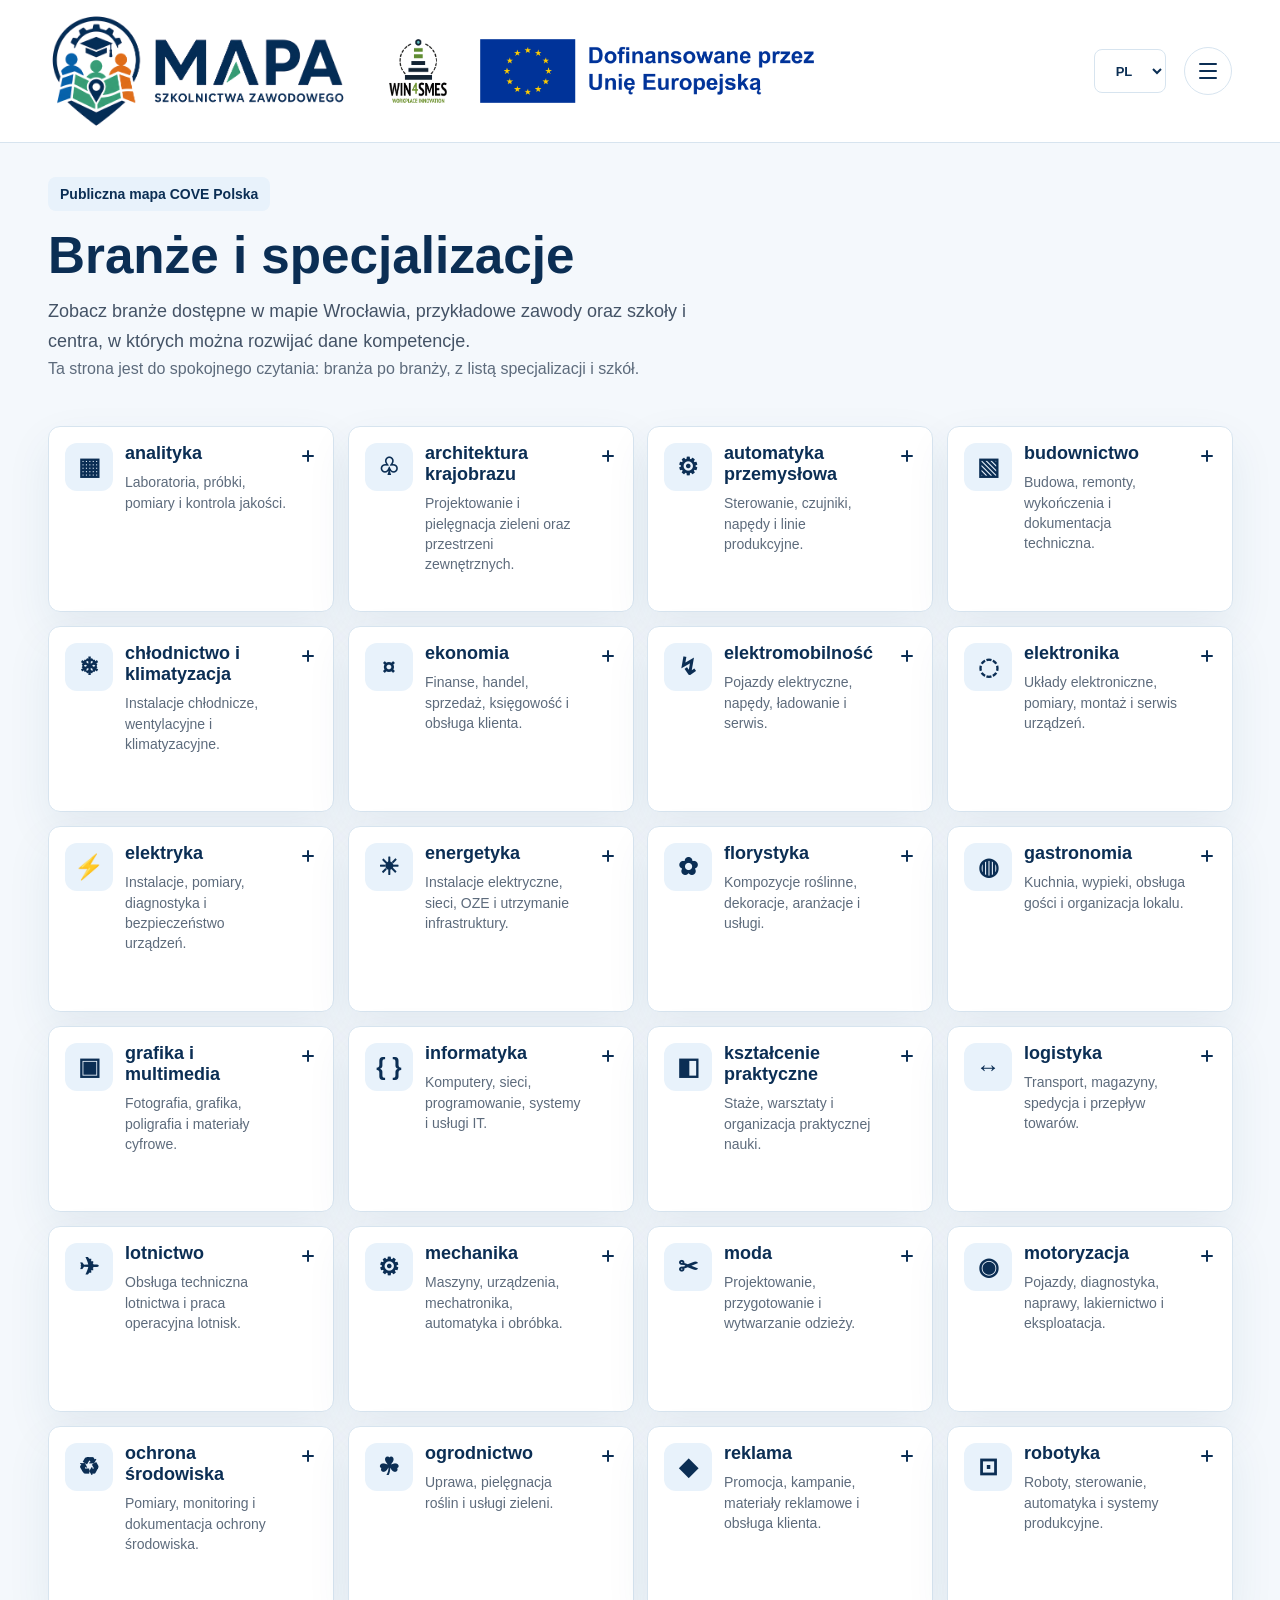
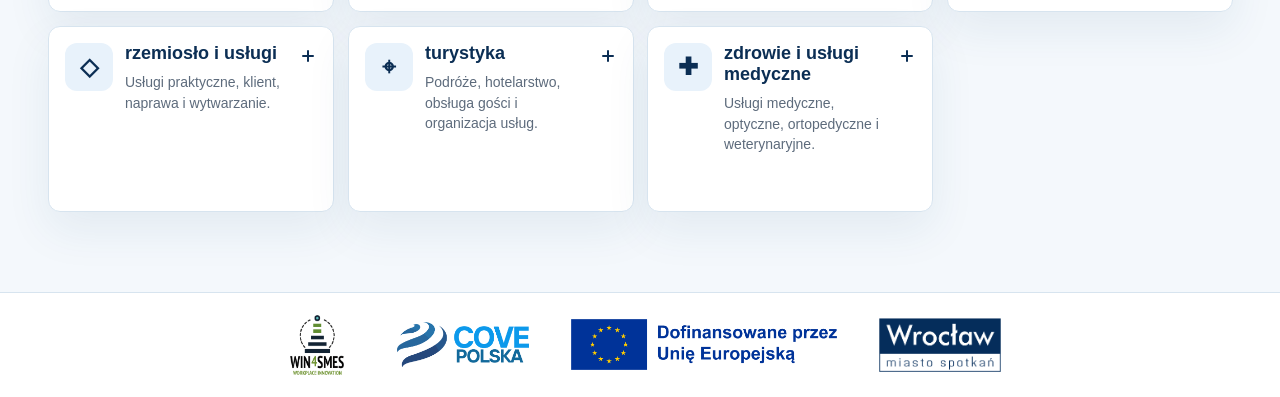
==== commit 1cf09cc3: "Add Wrocław Talent Explorer presentation tab New talent-explorer.html page with student journey, liv" ====
--- a/branze.html
+++ b/branze.html
@@ -40,6 +40,7 @@
           <a href="./branze.html">Branże</a>
           <a href="./sciezki.html">Ścieżki</a>
           <a href="./szkoly.html">Szkoły</a>
+          <a href="./talent-explorer.html">Talent Explorer</a>
         </nav>
       </details>
     </header>
--- a/styles.css
+++ b/styles.css
@@ -415,12 +415,14 @@
 
 .pathway-card span {
   justify-self: start;
+  max-width: 100%;
   border-radius: 999px;
   background: var(--white);
   padding: 5px 8px;
   color: var(--navy);
   font-size: 12px;
   font-weight: 800;
+  line-height: 1.25;
 }
 
 .pathway-card h3 {
@@ -936,12 +938,14 @@
 .tag {
   display: inline-flex;
   align-items: center;
+  max-width: 100%;
   border-radius: 7px;
   background: var(--white);
   padding: 5px 8px;
   color: var(--navy);
   font-size: 12px;
   font-weight: 800;
+  line-height: 1.25;
 }
 
 .tag.amber {
@@ -1089,6 +1093,13 @@
   padding-bottom: 32px;
 }
 
+.branch-tile-grid {
+  display: grid;
+  grid-template-columns: repeat(auto-fit, minmax(245px, 1fr));
+  gap: 14px;
+  align-items: start;
+}
+
 .info-card {
   border: 1px solid var(--line);
   border-radius: 12px;
@@ -1097,6 +1108,186 @@
   box-shadow: var(--shadow);
 }
 
+.branch-info-card {
+  padding: 0;
+  overflow: hidden;
+  scroll-margin-top: 120px;
+  transition:
+    box-shadow 0.42s cubic-bezier(0.25, 0.8, 0.25, 1),
+    border-color 0.42s cubic-bezier(0.25, 0.8, 0.25, 1),
+    transform 0.42s cubic-bezier(0.25, 0.8, 0.25, 1);
+  will-change: transform, opacity;
+}
+
+.branch-info-card[open] {
+  grid-column: 1 / -1;
+}
+
+.branch-info-card.is-expanded {
+  border-color: rgba(47, 125, 181, 0.34);
+  box-shadow: 0 18px 38px rgba(20, 54, 84, 0.16);
+  animation: branchGenieExpand 0.62s cubic-bezier(0.68, -0.55, 0.265, 1.55);
+  transform-origin: center top;
+}
+
+.branch-info-card.is-collapsing {
+  grid-column: 1 / -1;
+  animation: branchGenieCollapse 0.34s cubic-bezier(0.25, 0.8, 0.25, 1);
+  transform-origin: center top;
+}
+
+.branch-info-card:hover:not(.is-expanded):not(.is-collapsing) {
+  border-color: rgba(47, 125, 181, 0.24);
+  box-shadow: 0 10px 28px rgba(20, 54, 84, 0.12);
+  transform: translateY(-3px);
+}
+
+.branch-info-card summary {
+  display: grid;
+  grid-template-columns: 48px minmax(0, 1fr) 18px;
+  gap: 12px;
+  align-items: start;
+  min-height: 184px;
+  padding: 16px;
+  cursor: pointer;
+  list-style: none;
+}
+
+.branch-info-card summary::-webkit-details-marker {
+  display: none;
+}
+
+.branch-info-card summary:focus-visible {
+  outline: 3px solid rgba(47, 125, 181, 0.35);
+  outline-offset: -3px;
+}
+
+.branch-info-card[open] summary {
+  min-height: auto;
+  border-bottom: 1px solid var(--line);
+  background: #f8fbfd;
+}
+
+.branch-icon {
+  display: inline-grid;
+  place-items: center;
+  width: 48px;
+  height: 48px;
+  border-radius: 12px;
+  background: var(--sky);
+  color: var(--navy);
+  font-size: 24px;
+  font-weight: 900;
+  line-height: 1;
+}
+
+.branch-summary-copy {
+  display: grid;
+  gap: 8px;
+  min-width: 0;
+}
+
+.branch-title {
+  color: var(--navy);
+  font-size: 18px;
+  font-weight: 900;
+  line-height: 1.18;
+}
+
+.branch-short-description {
+  display: -webkit-box;
+  overflow: hidden;
+  color: var(--muted);
+  font-size: 14px;
+  line-height: 1.45;
+  -webkit-box-orient: vertical;
+  -webkit-line-clamp: 4;
+}
+
+.branch-open-indicator {
+  position: relative;
+  width: 18px;
+  height: 18px;
+  margin-top: 4px;
+}
+
+.branch-open-indicator::before,
+.branch-open-indicator::after {
+  content: "";
+  position: absolute;
+  top: 8px;
+  left: 3px;
+  width: 12px;
+  height: 2px;
+  border-radius: 999px;
+  background: var(--navy);
+}
+
+.branch-open-indicator::after {
+  transform: rotate(90deg);
+  transition: transform 0.2s ease;
+}
+
+.branch-info-card[open] .branch-open-indicator::after {
+  transform: rotate(0deg);
+}
+
+.branch-expanded-content {
+  max-height: 0;
+  overflow: hidden;
+  opacity: 0;
+  transition:
+    max-height 0.42s ease-out,
+    opacity 0.24s ease-out;
+}
+
+.branch-info-card:not([open]) .branch-expanded-content {
+  display: none;
+}
+
+.branch-expanded-inner {
+  padding: 18px;
+}
+
+@keyframes branchGenieExpand {
+  0% {
+    transform: scale(0.96) translateY(14px);
+    opacity: 0.72;
+    filter: blur(4px);
+  }
+  58% {
+    transform: scale(1.012) translateY(-3px);
+    opacity: 1;
+    filter: blur(0);
+  }
+  100% {
+    transform: scale(1) translateY(0);
+    opacity: 1;
+  }
+}
+
+@keyframes branchGenieCollapse {
+  0% {
+    transform: scale(1);
+    opacity: 1;
+  }
+  100% {
+    transform: scale(0.985) translateY(6px);
+    opacity: 0.86;
+  }
+}
+
+@media (prefers-reduced-motion: reduce) {
+  .branch-info-card,
+  .branch-info-card.is-expanded,
+  .branch-info-card.is-collapsing,
+  .branch-expanded-content,
+  .branch-open-indicator::after {
+    transition: none;
+    animation: none;
+  }
+}
+
 .info-card-heading,
 .school-card-top {
   display: flex;
